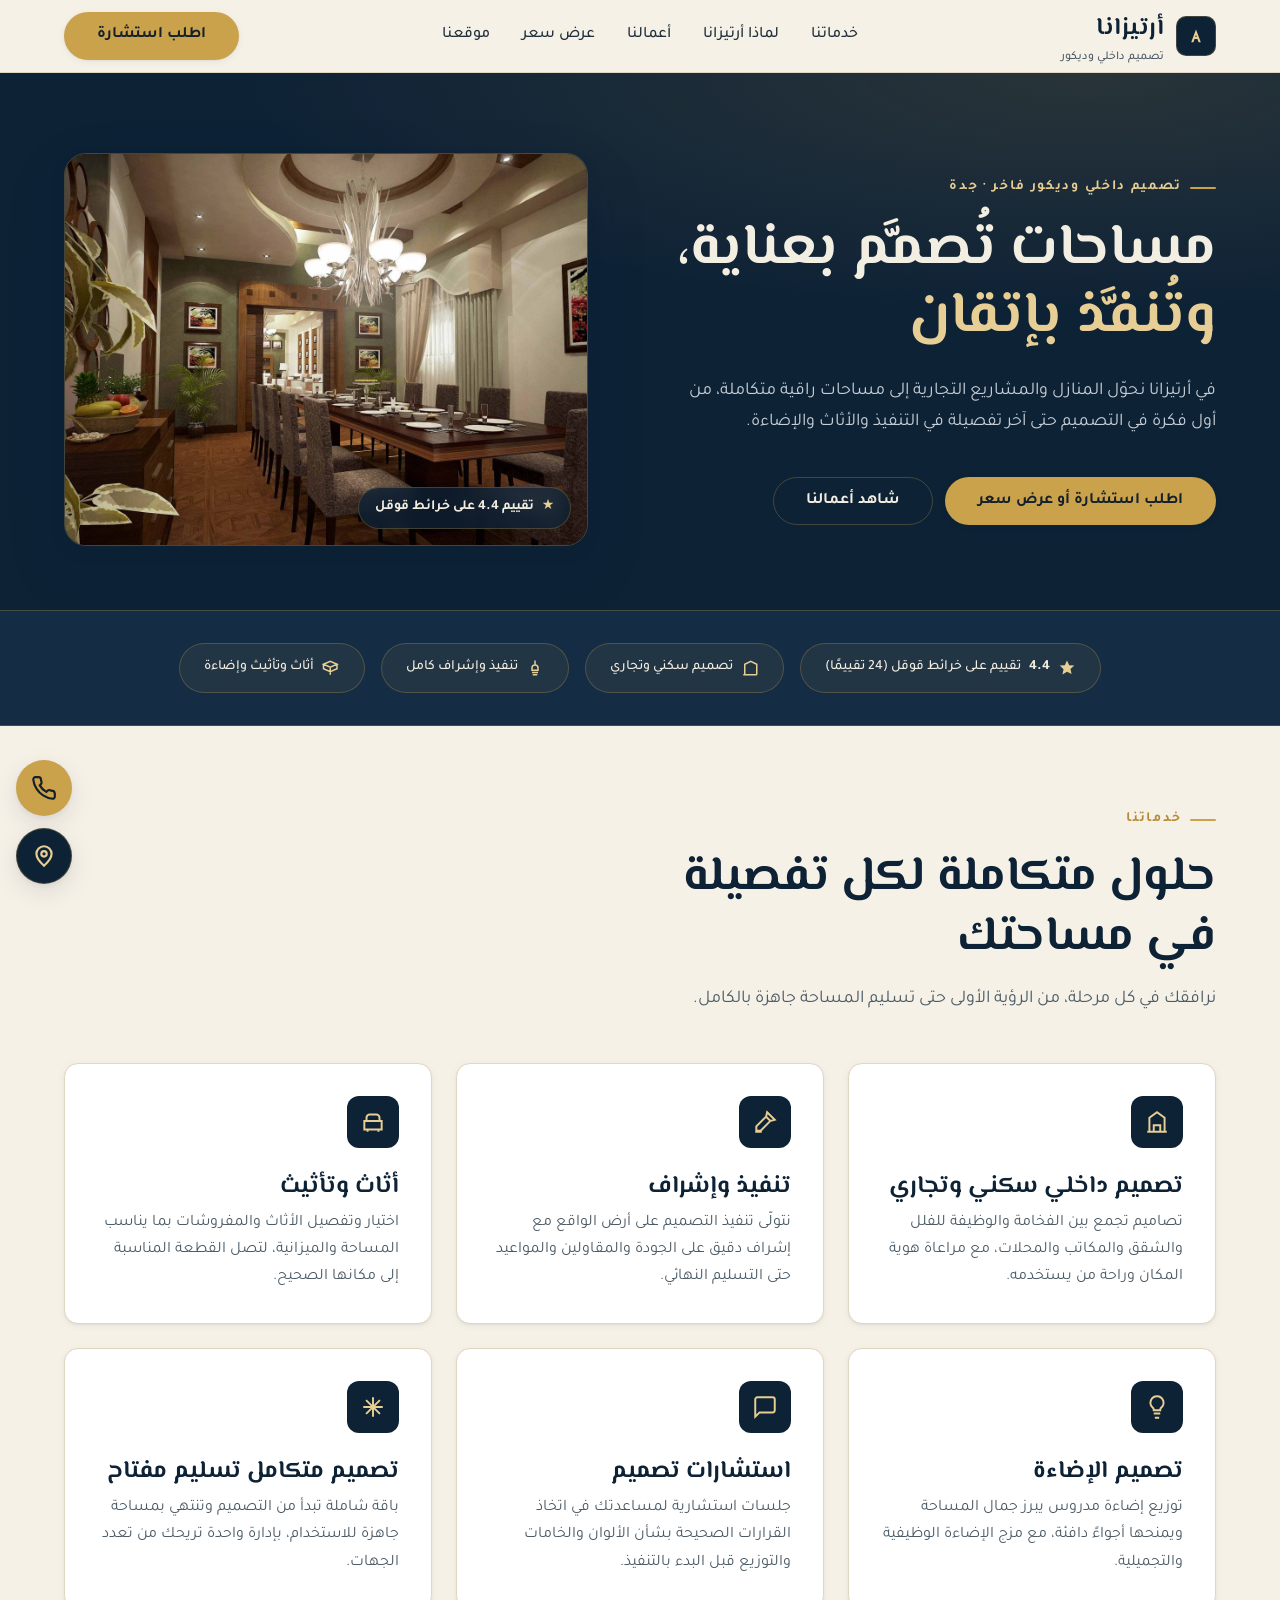
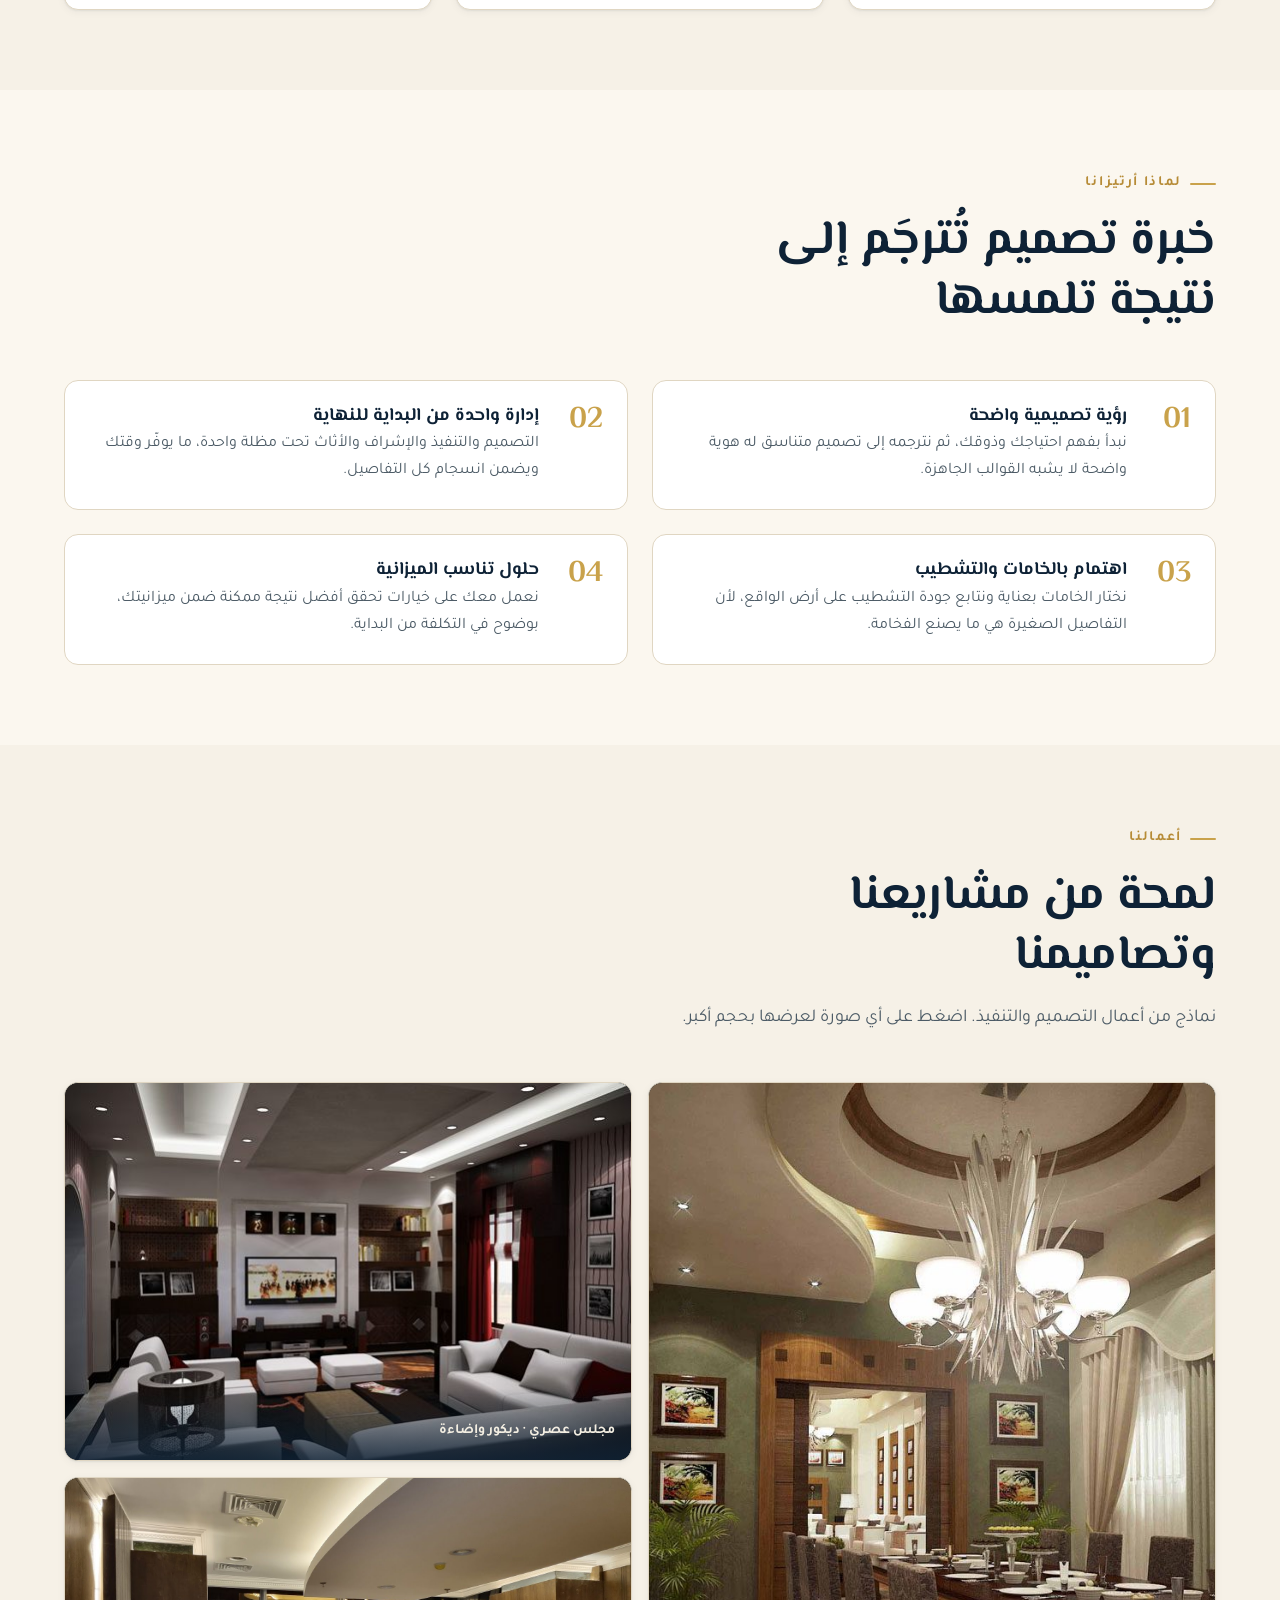
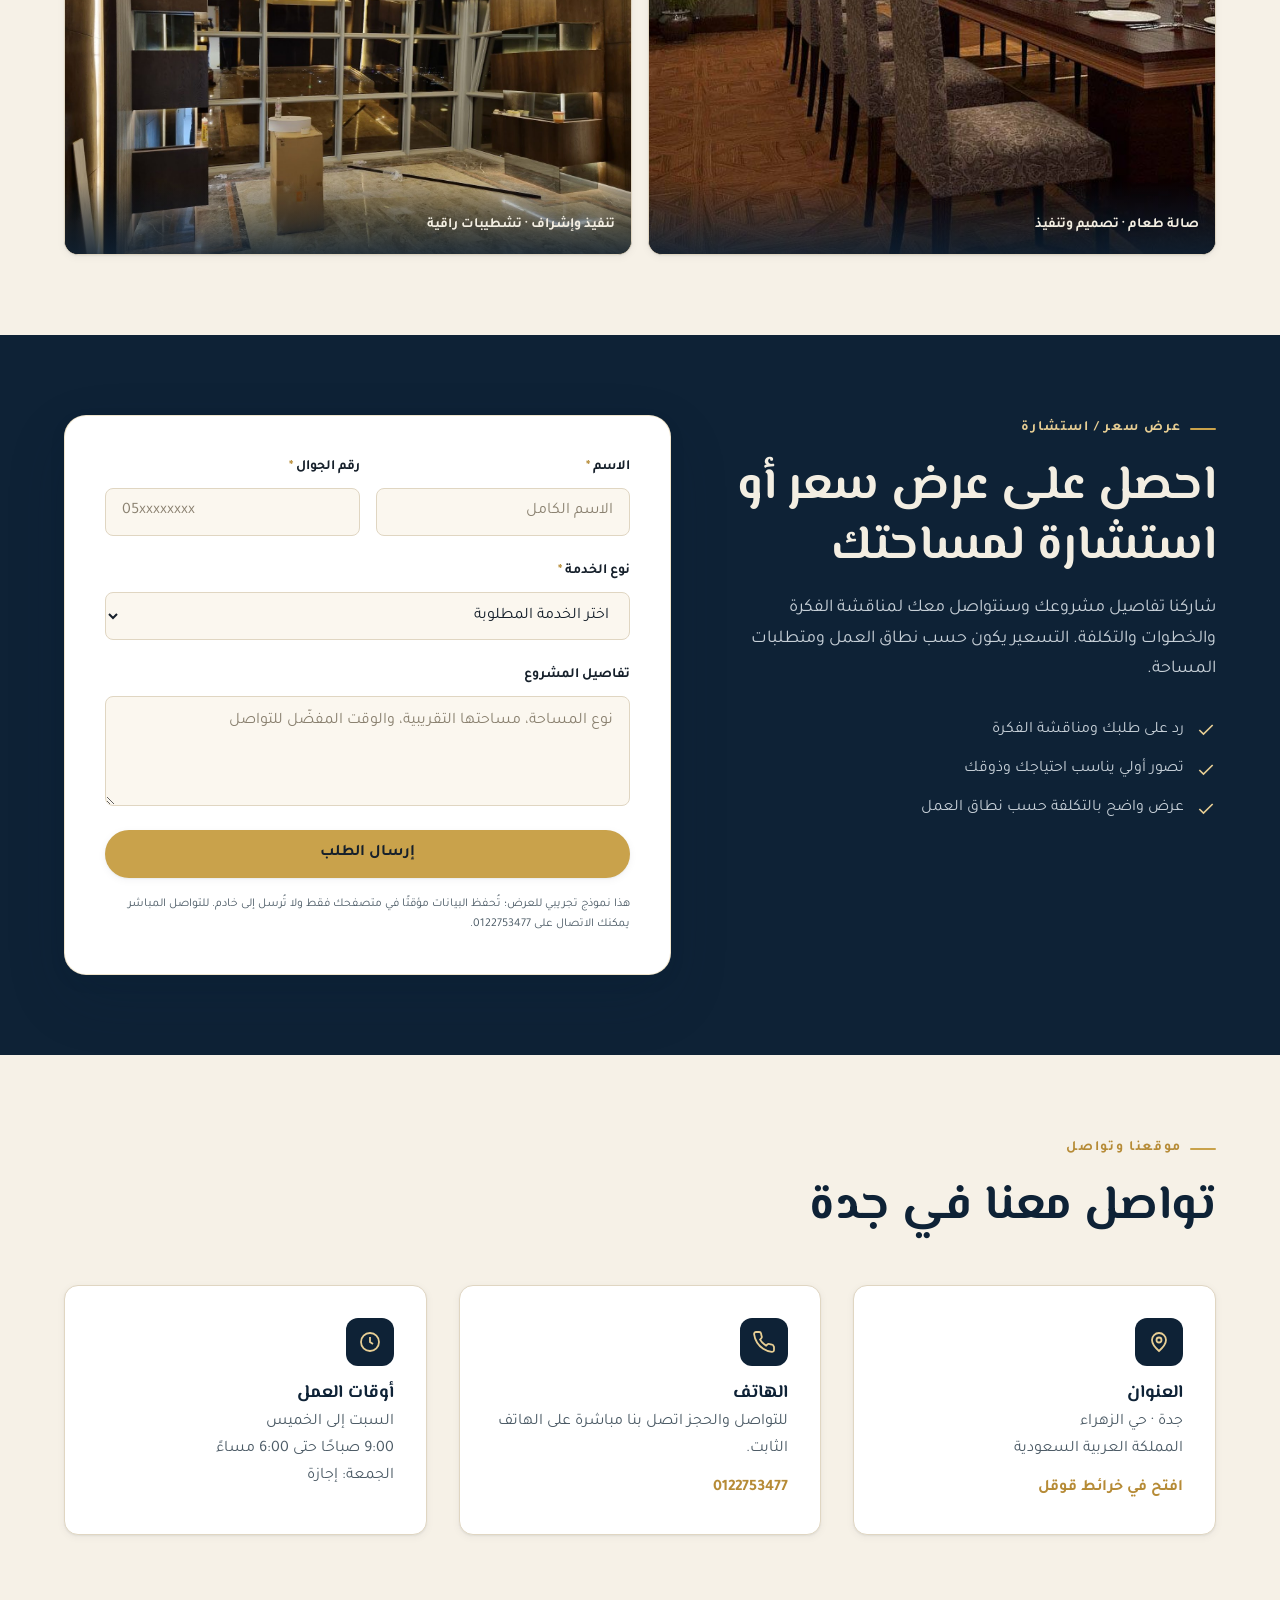
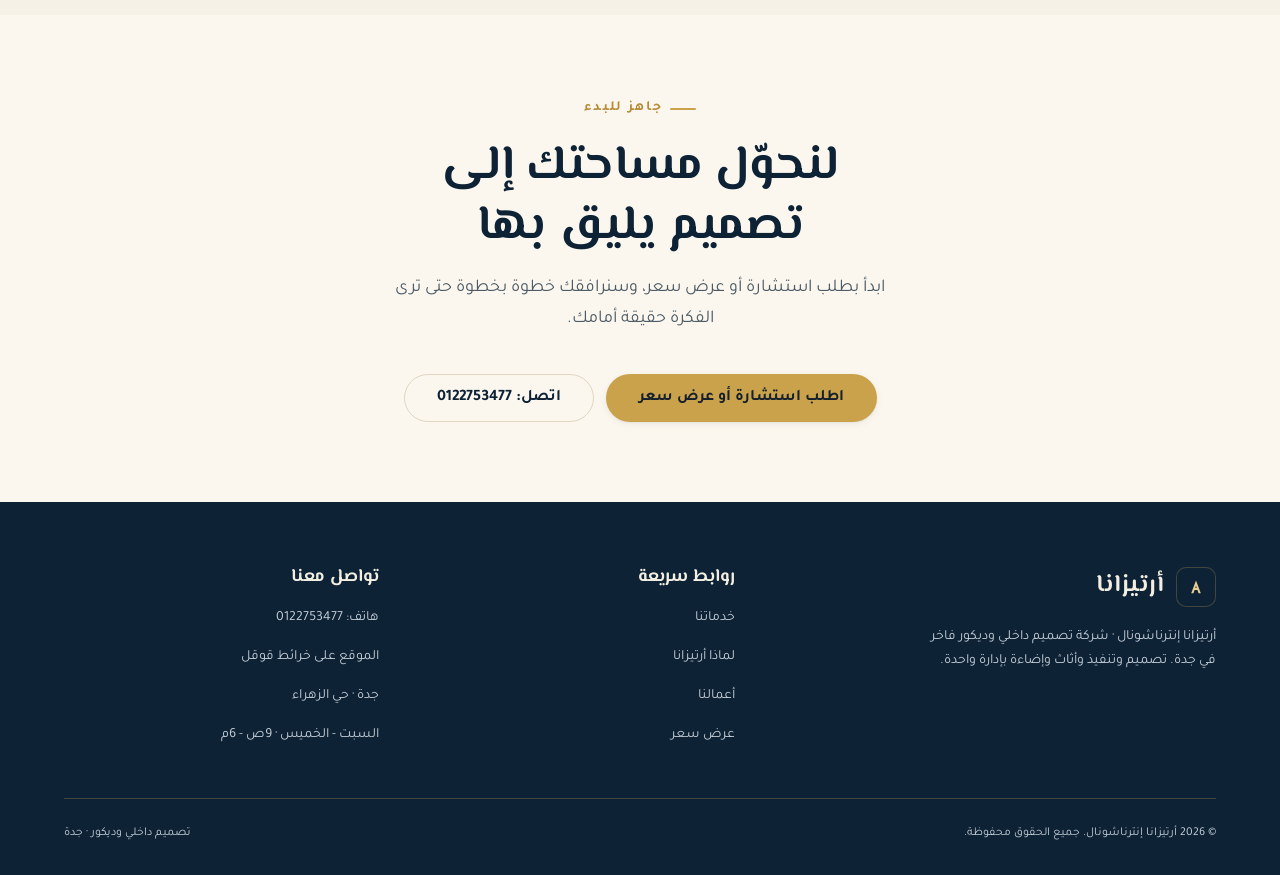
==== index.html @ 6ad822f9 "ARTISANA — Arabic RTL luxury interior design firm (Jeddah, real photos, design-skills) Co-Authored-B" ====
<!DOCTYPE html>
<html lang="ar" dir="rtl">
<head>
<meta charset="UTF-8" />
<meta name="viewport" content="width=device-width, initial-scale=1" />
<title>أرتيزانا إنترناشونال | تصميم داخلي وديكور فاخر في جدة</title>
<meta name="description" content="أرتيزانا إنترناشونال شركة تصميم داخلي وديكور فاخر في جدة (الزهراء). تصميم سكني وتجاري، تنفيذ وإشراف، أثاث وتأثيث، وإضاءة. اطلب استشارة أو عرض سعر." />
<meta name="theme-color" content="#0E2236" />
<link rel="icon" href="favicon.svg" type="image/svg+xml" />

<!-- Open Graph -->
<meta property="og:type" content="website" />
<meta property="og:locale" content="ar_SA" />
<meta property="og:title" content="أرتيزانا إنترناشونال | تصميم داخلي وديكور فاخر في جدة" />
<meta property="og:description" content="شركة تصميم داخلي وديكور فاخر في جدة: تصميم سكني وتجاري، تنفيذ وإشراف، أثاث وإضاءة. اطلب استشارة أو عرض سعر." />
<meta property="og:image" content="https://az212z.github.io/artisana-jeddah/assets/img/art-13433.jpg" />
<meta property="og:url" content="https://az212z.github.io/artisana-jeddah/" />
<!-- Twitter -->
<meta name="twitter:card" content="summary_large_image" />
<meta name="twitter:title" content="أرتيزانا إنترناشونال | تصميم داخلي وديكور فاخر في جدة" />
<meta name="twitter:description" content="شركة تصميم داخلي وديكور فاخر في جدة: تصميم سكني وتجاري، تنفيذ وإشراف، أثاث وإضاءة." />
<meta name="twitter:image" content="https://az212z.github.io/artisana-jeddah/assets/img/art-13433.jpg" />

<!-- Fonts -->
<link rel="preconnect" href="https://fonts.googleapis.com" />
<link rel="preconnect" href="https://fonts.gstatic.com" crossorigin />
<link href="https://fonts.googleapis.com/css2?family=El+Messiri:wght@500;600;700&family=Tajawal:wght@400;500;700&display=swap" rel="stylesheet" />

<link rel="stylesheet" href="assets/css/style.css" />

<!-- JSON-LD: InteriorDesigner -->
<script type="application/ld+json">
{
  "@context": "https://schema.org",
  "@type": "InteriorDesigner",
  "name": "أرتيزانا إنترناشونال",
  "alternateName": "ARTISANA International",
  "description": "شركة تصميم داخلي وديكور فاخر في جدة: تصميم سكني وتجاري، تنفيذ وإشراف، أثاث وتأثيث، وإضاءة.",
  "image": "https://az212z.github.io/artisana-jeddah/assets/img/art-13433.jpg",
  "url": "https://az212z.github.io/artisana-jeddah/",
  "telephone": "+966122753477",
  "priceRange": "$$$",
  "address": {
    "@type": "PostalAddress",
    "addressLocality": "جدة",
    "addressRegion": "حي الزهراء",
    "addressCountry": "SA"
  },
  "areaServed": "جدة",
  "aggregateRating": {
    "@type": "AggregateRating",
    "ratingValue": "4.4",
    "reviewCount": "24",
    "bestRating": "5"
  }
}
</script>
</head>
<body>
<a class="skip-link" href="#main">تخطَّ إلى المحتوى</a>

<!-- ============ Header ============ -->
<header class="header">
  <div class="container nav">
    <a class="brand" href="#" aria-label="أرتيزانا إنترناشونال - الصفحة الرئيسية">
      <span class="brand__mark" aria-hidden="true">
        <svg viewBox="0 0 64 64"><path d="M32 13 L46 50 H39.4 L36.2 41 H27.8 L24.6 50 H18 Z M30 35 H34 L32 28 Z" fill="#E7CE94"/></svg>
      </span>
      <span>
        <span class="brand__name">أرتيزانا</span>
        <span class="brand__sub">تصميم داخلي وديكور</span>
      </span>
    </a>

    <nav class="nav__links" aria-label="التنقل الرئيسي">
      <a href="#services">خدماتنا</a>
      <a href="#why">لماذا أرتيزانا</a>
      <a href="#gallery">أعمالنا</a>
      <a href="#quote">عرض سعر</a>
      <a href="#location">موقعنا</a>
    </nav>

    <a class="btn btn--primary nav__cta" href="#quote">اطلب استشارة</a>

    <button class="burger" type="button" aria-label="فتح القائمة" aria-expanded="false" aria-controls="mobileMenu" id="burgerBtn">
      <svg viewBox="0 0 24 24" fill="none" stroke="currentColor" stroke-width="2" stroke-linecap="round" aria-hidden="true"><path d="M3 6h18M3 12h18M3 18h18"/></svg>
    </button>
  </div>
</header>

<!-- ============ Full-screen mobile menu ============ -->
<div class="mobile-menu" id="mobileMenu" data-open="false" role="dialog" aria-modal="true" aria-label="قائمة التنقل">
  <div class="mobile-menu__top">
    <span class="brand">
      <span class="brand__mark" aria-hidden="true">
        <svg viewBox="0 0 64 64"><path d="M32 13 L46 50 H39.4 L36.2 41 H27.8 L24.6 50 H18 Z M30 35 H34 L32 28 Z" fill="#E7CE94"/></svg>
      </span>
      <span><span class="brand__name">أرتيزانا</span><span class="brand__sub">تصميم داخلي وديكور</span></span>
    </span>
    <button class="mobile-menu__close" type="button" aria-label="إغلاق القائمة" id="closeMenuBtn">
      <svg viewBox="0 0 24 24" fill="none" stroke="currentColor" stroke-width="2" stroke-linecap="round" aria-hidden="true"><path d="M6 6l12 12M18 6L6 18"/></svg>
    </button>
  </div>
  <nav aria-label="التنقل في الجوال">
    <a href="#services" data-close>خدماتنا</a>
    <a href="#why" data-close>لماذا أرتيزانا</a>
    <a href="#gallery" data-close>أعمالنا</a>
    <a href="#quote" data-close>عرض سعر</a>
    <a href="#location" data-close>موقعنا</a>
  </nav>
  <div class="mobile-menu__cta">
    <a class="btn btn--primary" href="#quote" data-close>اطلب استشارة أو عرض سعر</a>
    <a class="btn btn--on-navy" href="tel:0122753477">اتصل بنا · 0122753477</a>
  </div>
</div>

<main id="main">

<!-- ============ Hero ============ -->
<section class="hero">
  <div class="container hero__inner">
    <div class="hero__copy">
      <span class="eyebrow" style="color:var(--brass-soft)">تصميم داخلي وديكور فاخر · جدة</span>
      <h1>مساحات تُصمَّم بعناية، <span class="gold">وتُنفَّذ بإتقان</span></h1>
      <p class="hero__lead">في أرتيزانا نحوّل المنازل والمشاريع التجارية إلى مساحات راقية متكاملة، من أول فكرة في التصميم حتى آخر تفصيلة في التنفيذ والأثاث والإضاءة.</p>
      <div class="hero__cta">
        <a class="btn btn--primary" href="#quote">اطلب استشارة أو عرض سعر</a>
        <a class="btn btn--on-navy" href="#gallery">شاهد أعمالنا</a>
      </div>
    </div>
    <figure class="hero__media">
      <img src="assets/img/art-13433.jpg" width="900" height="675" alt="تصميم داخلي فاخر لصالة طعام مع ثُريا كريستال وأسقف جبسية مزخرفة" fetchpriority="high" decoding="async" />
      <figcaption class="hero__badge"><span class="star" aria-hidden="true">★</span> تقييم 4.4 على خرائط قوقل</figcaption>
    </figure>
  </div>
</section>

<!-- ============ Trust bar ============ -->
<section class="trust" aria-label="مؤشرات الثقة">
  <div class="container trust__row">
    <span class="chip">
      <svg viewBox="0 0 24 24" fill="currentColor" aria-hidden="true"><path d="M12 2l2.9 6.2 6.8.6-5.1 4.5 1.5 6.7L12 16.9 5.9 20.5l1.5-6.7L2.3 8.8l6.8-.6z"/></svg>
      <strong>4.4</strong> تقييم على خرائط قوقل (24 تقييمًا)
    </span>
    <span class="chip">
      <svg viewBox="0 0 24 24" fill="none" stroke="currentColor" stroke-width="2" aria-hidden="true"><path d="M3 21h18M5 21V7l8-4 8 4v14M9 9h.01M15 9h.01M9 13h.01M15 13h.01"/></svg>
      تصميم سكني وتجاري
    </span>
    <span class="chip">
      <svg viewBox="0 0 24 24" fill="none" stroke="currentColor" stroke-width="2" aria-hidden="true"><path d="M12 2v6m0 0a4 4 0 014 4v3H8v-3a4 4 0 014-4zM8 18h8M9 21h6"/></svg>
      تنفيذ وإشراف كامل
    </span>
    <span class="chip">
      <svg viewBox="0 0 24 24" fill="none" stroke="currentColor" stroke-width="2" aria-hidden="true"><path d="M20 7l-9-4-9 4 9 4 9-4zM2 7v6l9 4 9-4V7M11 11v10"/></svg>
      أثاث وتأثيث وإضاءة
    </span>
  </div>
</section>

<!-- ============ Services ============ -->
<section class="section" id="services">
  <div class="container">
    <div class="section-head reveal">
      <span class="eyebrow">خدماتنا</span>
      <h2>حلول متكاملة لكل تفصيلة في مساحتك</h2>
      <p>نرافقك في كل مرحلة، من الرؤية الأولى حتى تسليم المساحة جاهزة بالكامل.</p>
    </div>

    <div class="services-grid">
      <article class="service reveal">
        <span class="service__icon" aria-hidden="true"><svg viewBox="0 0 24 24" fill="none" stroke="currentColor" stroke-width="1.8"><path d="M3 21h18M5 21V8l7-5 7 5v13M9 21v-6h6v6"/></svg></span>
        <h3>تصميم داخلي سكني وتجاري</h3>
        <p>تصاميم تجمع بين الفخامة والوظيفة للفلل والشقق والمكاتب والمحلات، مع مراعاة هوية المكان وراحة من يستخدمه.</p>
      </article>

      <article class="service reveal">
        <span class="service__icon" aria-hidden="true"><svg viewBox="0 0 24 24" fill="none" stroke="currentColor" stroke-width="1.8"><path d="M14 3l7 7-4 1-4-4 1-4zM13 7L4 16v4h4l9-9M3 21h6"/></svg></span>
        <h3>تنفيذ وإشراف</h3>
        <p>نتولّى تنفيذ التصميم على أرض الواقع مع إشراف دقيق على الجودة والمقاولين والمواعيد حتى التسليم النهائي.</p>
      </article>

      <article class="service reveal">
        <span class="service__icon" aria-hidden="true"><svg viewBox="0 0 24 24" fill="none" stroke="currentColor" stroke-width="1.8"><path d="M4 11h16v8H4zM6 11V8a3 3 0 013-3h6a3 3 0 013 3v3M7 19v2M17 19v2"/></svg></span>
        <h3>أثاث وتأثيث</h3>
        <p>اختيار وتفصيل الأثاث والمفروشات بما يناسب المساحة والميزانية، لتصل القطعة المناسبة إلى مكانها الصحيح.</p>
      </article>

      <article class="service reveal">
        <span class="service__icon" aria-hidden="true"><svg viewBox="0 0 24 24" fill="none" stroke="currentColor" stroke-width="1.8"><path d="M9 18h6M10 22h4M12 2a6 6 0 014 10.5c-.7.6-1 1.2-1 2V15H9v-.5c0-.8-.3-1.4-1-2A6 6 0 0112 2z"/></svg></span>
        <h3>تصميم الإضاءة</h3>
        <p>توزيع إضاءة مدروس يبرز جمال المساحة ويمنحها أجواءً دافئة، مع مزج الإضاءة الوظيفية والتجميلية.</p>
      </article>

      <article class="service reveal">
        <span class="service__icon" aria-hidden="true"><svg viewBox="0 0 24 24" fill="none" stroke="currentColor" stroke-width="1.8"><path d="M21 15a2 2 0 01-2 2H7l-4 4V5a2 2 0 012-2h14a2 2 0 012 2z"/></svg></span>
        <h3>استشارات تصميم</h3>
        <p>جلسات استشارية لمساعدتك في اتخاذ القرارات الصحيحة بشأن الألوان والخامات والتوزيع قبل البدء بالتنفيذ.</p>
      </article>

      <article class="service reveal">
        <span class="service__icon" aria-hidden="true"><svg viewBox="0 0 24 24" fill="none" stroke="currentColor" stroke-width="1.8"><path d="M12 3v18M3 12h18M5.6 5.6l12.8 12.8M18.4 5.6L5.6 18.4"/></svg></span>
        <h3>تصميم متكامل تسليم مفتاح</h3>
        <p>باقة شاملة تبدأ من التصميم وتنتهي بمساحة جاهزة للاستخدام، بإدارة واحدة تريحك من تعدد الجهات.</p>
      </article>
    </div>
  </div>
</section>

<!-- ============ Why us ============ -->
<section class="section why" id="why">
  <div class="container">
    <div class="section-head reveal">
      <span class="eyebrow">لماذا أرتيزانا</span>
      <h2>خبرة تصميم تُترجَم إلى نتيجة تلمسها</h2>
    </div>
    <div class="why-grid">
      <div class="feature reveal">
        <span class="feature__num" aria-hidden="true">01</span>
        <div>
          <h3>رؤية تصميمية واضحة</h3>
          <p>نبدأ بفهم احتياجك وذوقك، ثم نترجمه إلى تصميم متناسق له هوية واضحة لا يشبه القوالب الجاهزة.</p>
        </div>
      </div>
      <div class="feature reveal">
        <span class="feature__num" aria-hidden="true">02</span>
        <div>
          <h3>إدارة واحدة من البداية للنهاية</h3>
          <p>التصميم والتنفيذ والإشراف والأثاث تحت مظلة واحدة، ما يوفّر وقتك ويضمن انسجام كل التفاصيل.</p>
        </div>
      </div>
      <div class="feature reveal">
        <span class="feature__num" aria-hidden="true">03</span>
        <div>
          <h3>اهتمام بالخامات والتشطيب</h3>
          <p>نختار الخامات بعناية ونتابع جودة التشطيب على أرض الواقع، لأن التفاصيل الصغيرة هي ما يصنع الفخامة.</p>
        </div>
      </div>
      <div class="feature reveal">
        <span class="feature__num" aria-hidden="true">04</span>
        <div>
          <h3>حلول تناسب الميزانية</h3>
          <p>نعمل معك على خيارات تحقق أفضل نتيجة ممكنة ضمن ميزانيتك، بوضوح في التكلفة من البداية.</p>
        </div>
      </div>
    </div>
  </div>
</section>

<!-- ============ Gallery ============ -->
<section class="section" id="gallery">
  <div class="container">
    <div class="section-head reveal">
      <span class="eyebrow">أعمالنا</span>
      <h2>لمحة من مشاريعنا وتصاميمنا</h2>
      <p>نماذج من أعمال التصميم والتنفيذ. اضغط على أي صورة لعرضها بحجم أكبر.</p>
    </div>

    <div class="gallery-grid">
      <figure class="gallery-item is-tall reveal" tabindex="0" role="button" aria-label="عرض صورة: تصميم داخلي لصالة طعام فاخرة">
        <img src="assets/img/art-13433.jpg" width="800" height="600" loading="lazy" decoding="async" alt="تصميم داخلي لصالة طعام فاخرة مع طاولة خشبية وكراسي منجّدة وثُريا كريستال" />
        <figcaption>صالة طعام · تصميم وتنفيذ</figcaption>
      </figure>
      <figure class="gallery-item reveal" tabindex="0" role="button" aria-label="عرض صورة: مجلس عصري بإضاءة دافئة">
        <img src="assets/img/art-29370.jpg" width="600" height="400" loading="lazy" decoding="async" alt="تصميم مجلس عصري بأرائك بيضاء ووحدة تلفزيون خشبية وإضاءة مخفية دافئة" />
        <figcaption>مجلس عصري · ديكور وإضاءة</figcaption>
      </figure>
      <figure class="gallery-item reveal" tabindex="0" role="button" aria-label="عرض صورة: تنفيذ تشطيبات بالرخام والخشب">
        <img src="assets/img/art-6159.jpg" width="600" height="400" loading="lazy" decoding="async" alt="مرحلة تنفيذ لمساحة داخلية بأرضيات رخامية وتكسيات خشبية وواجهات زجاجية" />
        <figcaption>تنفيذ وإشراف · تشطيبات راقية</figcaption>
      </figure>
    </div>
  </div>
</section>

<!-- ============ Quote form ============ -->
<section class="section quote" id="quote">
  <div class="container quote__grid">
    <div class="reveal">
      <span class="eyebrow" style="color:var(--brass-soft)">عرض سعر / استشارة</span>
      <h2>احصل على عرض سعر أو استشارة لمساحتك</h2>
      <p class="quote__lead">شاركنا تفاصيل مشروعك وسنتواصل معك لمناقشة الفكرة والخطوات والتكلفة. التسعير يكون حسب نطاق العمل ومتطلبات المساحة.</p>
      <ul class="quote__list">
        <li><svg viewBox="0 0 24 24" fill="none" stroke="currentColor" stroke-width="2" aria-hidden="true"><path d="M20 6L9 17l-5-5"/></svg> رد على طلبك ومناقشة الفكرة</li>
        <li><svg viewBox="0 0 24 24" fill="none" stroke="currentColor" stroke-width="2" aria-hidden="true"><path d="M20 6L9 17l-5-5"/></svg> تصور أولي يناسب احتياجك وذوقك</li>
        <li><svg viewBox="0 0 24 24" fill="none" stroke="currentColor" stroke-width="2" aria-hidden="true"><path d="M20 6L9 17l-5-5"/></svg> عرض واضح بالتكلفة حسب نطاق العمل</li>
      </ul>
    </div>

    <form class="form-card reveal" id="quoteForm" novalidate>
      <div class="form-row">
        <div class="field">
          <label for="name">الاسم <span class="req" aria-hidden="true">*</span></label>
          <input type="text" id="name" name="name" autocomplete="name" placeholder="الاسم الكامل" required />
          <span class="field__error" id="name-error">يرجى إدخال الاسم.</span>
        </div>
        <div class="field">
          <label for="phone">رقم الجوال <span class="req" aria-hidden="true">*</span></label>
          <input type="tel" id="phone" name="phone" inputmode="numeric" autocomplete="tel" placeholder="05xxxxxxxx" required />
          <span class="field__error" id="phone-error">يرجى إدخال رقم جوال صحيح.</span>
        </div>
      </div>

      <div class="field">
        <label for="service">نوع الخدمة <span class="req" aria-hidden="true">*</span></label>
        <select id="service" name="service" required>
          <option value="" selected disabled>اختر الخدمة المطلوبة</option>
          <option>تصميم داخلي سكني</option>
          <option>تصميم داخلي تجاري</option>
          <option>تنفيذ وإشراف</option>
          <option>أثاث وتأثيث</option>
          <option>تصميم الإضاءة</option>
          <option>استشارة تصميم</option>
          <option>تصميم متكامل تسليم مفتاح</option>
        </select>
        <span class="field__error" id="service-error">يرجى اختيار نوع الخدمة.</span>
      </div>

      <div class="field">
        <label for="notes">تفاصيل المشروع</label>
        <textarea id="notes" name="notes" placeholder="نوع المساحة، مساحتها التقريبية، والوقت المفضّل للتواصل"></textarea>
      </div>

      <button class="btn btn--primary" type="submit" id="submitBtn">إرسال الطلب</button>
      <p class="form-note">هذا نموذج تجريبي للعرض؛ تُحفظ البيانات مؤقتًا في متصفحك فقط ولا تُرسل إلى خادم. للتواصل المباشر يمكنك الاتصال على 0122753477.</p>
    </form>
  </div>
</section>

<!-- ============ Location ============ -->
<section class="section" id="location">
  <div class="container">
    <div class="section-head reveal">
      <span class="eyebrow">موقعنا وتواصل</span>
      <h2>تواصل معنا في جدة</h2>
    </div>
    <div class="location-grid">
      <div class="info-card reveal">
        <span class="info-card__icon" aria-hidden="true"><svg viewBox="0 0 24 24" fill="none" stroke="currentColor" stroke-width="1.8"><path d="M12 21s-7-6.2-7-11a7 7 0 0114 0c0 4.8-7 11-7 11z"/><circle cx="12" cy="10" r="2.5"/></svg></span>
        <h3>العنوان</h3>
        <p>جدة · حي الزهراء<br />المملكة العربية السعودية</p>
        <p style="margin-top:12px"><a class="inline" href="https://www.google.com/maps/search/?api=1&query=ARTISANA%20International%20Jeddah" target="_blank" rel="noopener">افتح في خرائط قوقل</a></p>
      </div>
      <div class="info-card reveal">
        <span class="info-card__icon" aria-hidden="true"><svg viewBox="0 0 24 24" fill="none" stroke="currentColor" stroke-width="1.8"><path d="M22 16.9v3a2 2 0 01-2.2 2 19.8 19.8 0 01-8.6-3.1 19.5 19.5 0 01-6-6A19.8 19.8 0 012.1 4.2 2 2 0 014.1 2h3a2 2 0 012 1.7c.1.9.3 1.8.6 2.6a2 2 0 01-.5 2.1L8.1 9.6a16 16 0 006 6l1.2-1.1a2 2 0 012.1-.5c.8.3 1.7.5 2.6.6a2 2 0 011.7 2z"/></svg></span>
        <h3>الهاتف</h3>
        <p>للتواصل والحجز اتصل بنا مباشرة على الهاتف الثابت.</p>
        <p style="margin-top:12px"><a class="inline" href="tel:0122753477">0122753477</a></p>
      </div>
      <div class="info-card reveal">
        <span class="info-card__icon" aria-hidden="true"><svg viewBox="0 0 24 24" fill="none" stroke="currentColor" stroke-width="1.8"><circle cx="12" cy="12" r="9"/><path d="M12 7v5l3 2"/></svg></span>
        <h3>أوقات العمل</h3>
        <p>السبت إلى الخميس<br />9:00 صباحًا حتى 6:00 مساءً<br />الجمعة: إجازة</p>
      </div>
    </div>
  </div>
</section>

<!-- ============ Final CTA ============ -->
<section class="section final-cta">
  <div class="container">
    <span class="eyebrow" style="justify-content:center">جاهز للبدء</span>
    <h2>لنحوّل مساحتك إلى تصميم يليق بها</h2>
    <p>ابدأ بطلب استشارة أو عرض سعر، وسنرافقك خطوة بخطوة حتى ترى الفكرة حقيقة أمامك.</p>
    <div class="final-cta__btns">
      <a class="btn btn--primary" href="#quote">اطلب استشارة أو عرض سعر</a>
      <a class="btn btn--ghost" href="tel:0122753477">اتصل: 0122753477</a>
    </div>
  </div>
</section>

</main>

<!-- ============ Footer ============ -->
<footer class="footer">
  <div class="container">
    <div class="footer__grid">
      <div class="footer__brand">
        <span class="brand">
          <span class="brand__mark" aria-hidden="true">
            <svg viewBox="0 0 64 64"><path d="M32 13 L46 50 H39.4 L36.2 41 H27.8 L24.6 50 H18 Z M30 35 H34 L32 28 Z" fill="#E7CE94"/></svg>
          </span>
          <span><span class="brand__name">أرتيزانا</span></span>
        </span>
        <p>أرتيزانا إنترناشونال · شركة تصميم داخلي وديكور فاخر في جدة. تصميم وتنفيذ وأثاث وإضاءة بإدارة واحدة.</p>
      </div>
      <div>
        <h4>روابط سريعة</h4>
        <ul>
          <li><a href="#services">خدماتنا</a></li>
          <li><a href="#why">لماذا أرتيزانا</a></li>
          <li><a href="#gallery">أعمالنا</a></li>
          <li><a href="#quote">عرض سعر</a></li>
        </ul>
      </div>
      <div>
        <h4>تواصل معنا</h4>
        <ul>
          <li><a href="tel:0122753477">هاتف: 0122753477</a></li>
          <li><a href="https://www.google.com/maps/search/?api=1&query=ARTISANA%20International%20Jeddah" target="_blank" rel="noopener">الموقع على خرائط قوقل</a></li>
          <li><span>جدة · حي الزهراء</span></li>
          <li><span>السبت - الخميس · 9ص - 6م</span></li>
        </ul>
      </div>
    </div>
    <div class="footer__bottom">
      <span>© 2026 أرتيزانا إنترناشونال. جميع الحقوق محفوظة.</span>
      <span>تصميم داخلي وديكور · جدة</span>
    </div>
  </div>
</footer>

<!-- ============ Floating actions (Call + Maps only) ============ -->
<div class="fabs">
  <a class="fab fab--call" href="tel:0122753477" aria-label="اتصل بنا على 0122753477">
    <svg viewBox="0 0 24 24" fill="none" stroke="currentColor" stroke-width="2" aria-hidden="true"><path d="M22 16.9v3a2 2 0 01-2.2 2 19.8 19.8 0 01-8.6-3.1 19.5 19.5 0 01-6-6A19.8 19.8 0 012.1 4.2 2 2 0 014.1 2h3a2 2 0 012 1.7c.1.9.3 1.8.6 2.6a2 2 0 01-.5 2.1L8.1 9.6a16 16 0 006 6l1.2-1.1a2 2 0 012.1-.5c.8.3 1.7.5 2.6.6a2 2 0 011.7 2z"/></svg>
  </a>
  <a class="fab fab--maps" href="https://www.google.com/maps/search/?api=1&query=ARTISANA%20International%20Jeddah" target="_blank" rel="noopener" aria-label="موقعنا على خرائط قوقل">
    <svg viewBox="0 0 24 24" fill="none" stroke="currentColor" stroke-width="2" aria-hidden="true"><path d="M12 21s-7-6.2-7-11a7 7 0 0114 0c0 4.8-7 11-7 11z"/><circle cx="12" cy="10" r="2.5"/></svg>
  </a>
</div>

<!-- ============ Lightbox ============ -->
<div class="lightbox" id="lightbox" data-open="false" role="dialog" aria-modal="true" aria-label="عرض الصورة">
  <button class="lightbox__close" type="button" aria-label="إغلاق الصورة" id="lightboxClose">
    <svg viewBox="0 0 24 24" fill="none" stroke="currentColor" stroke-width="2" stroke-linecap="round" aria-hidden="true"><path d="M6 6l12 12M18 6L6 18"/></svg>
  </button>
  <img id="lightboxImg" src="" alt="" />
</div>

<!-- ============ Toast ============ -->
<div class="toast" id="toast" role="status" aria-live="polite">
  <svg viewBox="0 0 24 24" fill="none" stroke="currentColor" stroke-width="2" aria-hidden="true"><path d="M20 6L9 17l-5-5"/></svg>
  <span id="toastMsg">تم استلام طلبك. سنتواصل معك قريبًا.</span>
</div>

<script src="assets/js/main.js"></script>
</body>
</html>
---- assets/css/style.css ----
/* ===========================================================
   ARTISANA International - Luxury Interior Design (Jeddah)
   Design system: deep navy + brass/gold + warm cream
   Display: El Messiri · Body: Tajawal · RTL Arabic
   =========================================================== */

:root {
  /* Palette */
  --navy:        #0E2236;   /* deep navy base */
  --navy-800:    #142C44;
  --navy-700:    #1B3A57;
  --cream:       #F6F1E7;   /* warm cream */
  --cream-200:   #EDE4D3;
  --ink:         #16202B;   /* near-black warm */
  --brass:       #C9A24B;   /* brass / gold accent */
  --brass-600:   #B68B36;
  --brass-soft:  #E7CE94;

  /* Semantic tokens */
  --bg:          var(--cream);
  --surface:     #FFFFFF;
  --surface-2:   #FBF7EF;
  --on-bg:       #21303C;   /* body text on cream (contrast ~9:1) */
  --on-bg-soft:  #4C5B66;   /* muted, still >=4.5:1 on cream */
  --on-navy:     #F3EEE2;   /* text on navy */
  --on-navy-soft:#C6CFD7;   /* muted on navy, >=4.5:1 */
  --brand:       var(--navy);
  --accent:      var(--brass);
  --border:      #E0D6C2;
  --border-navy: rgba(201,162,75,.28);

  /* Type scale */
  --fs-12: .75rem;  --fs-14: .875rem; --fs-16: 1rem;   --fs-18: 1.125rem;
  --fs-24: 1.5rem;  --fs-30: 1.875rem;--fs-36: 2.25rem;--fs-48: 3rem;

  /* Spacing (4/8) */
  --sp-1:4px; --sp-2:8px; --sp-3:12px; --sp-4:16px; --sp-6:24px;
  --sp-8:32px; --sp-10:40px; --sp-12:48px; --sp-16:64px; --sp-20:80px; --sp-24:96px;

  /* Radius / shadow */
  --r-sm:8px; --r-md:14px; --r-lg:22px; --r-pill:999px;
  --shadow-sm: 0 1px 2px rgba(14,34,54,.06), 0 2px 8px rgba(14,34,54,.05);
  --shadow-md: 0 8px 24px rgba(14,34,54,.10), 0 2px 6px rgba(14,34,54,.06);
  --shadow-lg: 0 24px 60px rgba(14,34,54,.16), 0 6px 16px rgba(14,34,54,.08);

  /* Motion (Emil: strong custom curves) */
  --ease-out: cubic-bezier(0.23, 1, 0.32, 1);
  --ease-in-out: cubic-bezier(0.77, 0, 0.175, 1);
  --dur-fast: 160ms;
  --dur-mid: 240ms;

  --maxw: 1200px;
  --nav-h: 72px;
}

/* ---------- Reset ---------- */
*, *::before, *::after { box-sizing: border-box; }
* { margin: 0; }
html { scroll-behavior: smooth; -webkit-text-size-adjust: 100%; }
@media (prefers-reduced-motion: reduce) { html { scroll-behavior: auto; } }

body {
  font-family: "Tajawal", system-ui, "Segoe UI", Tahoma, sans-serif;
  background: var(--bg);
  color: var(--on-bg);
  line-height: 1.7;
  font-size: var(--fs-16);
  -webkit-font-smoothing: antialiased;
  text-rendering: optimizeLegibility;
  overflow-x: hidden;
}

h1, h2, h3, h4 {
  font-family: "El Messiri", "Tajawal", serif;
  font-weight: 700;
  line-height: 1.25;
  color: var(--brand);
  letter-spacing: 0;
}

img { display: block; max-width: 100%; height: auto; }
a { color: inherit; text-decoration: none; }

/* ---------- Layout helpers ---------- */
.container { width: 100%; max-width: var(--maxw); margin-inline: auto; padding-inline: var(--sp-6); }
.section { padding-block: var(--sp-20); }
.section--tight { padding-block: var(--sp-16); }

.eyebrow {
  display: inline-flex; align-items: center; gap: var(--sp-2);
  font-family: "Tajawal", sans-serif; font-weight: 700;
  font-size: var(--fs-14); letter-spacing: .12em;
  color: var(--brass-600); text-transform: none;
  margin-bottom: var(--sp-4);
}
.eyebrow::before {
  content: ""; width: 26px; height: 2px; background: var(--brass); border-radius: 2px;
}
.section-head { max-width: 60ch; margin-bottom: var(--sp-12); }
.section-head h2 { font-size: clamp(1.9rem, 4.5vw, var(--fs-48)); }
.section-head p { margin-top: var(--sp-4); color: var(--on-bg-soft); font-size: var(--fs-18); }

/* ---------- Buttons ---------- */
.btn {
  display: inline-flex; align-items: center; justify-content: center; gap: var(--sp-2);
  min-height: 48px; padding: 0 var(--sp-8);
  font-family: "Tajawal", sans-serif; font-weight: 700; font-size: var(--fs-16);
  border-radius: var(--r-pill); border: 1.5px solid transparent;
  cursor: pointer; white-space: nowrap;
  transition: transform var(--dur-fast) var(--ease-out),
              background var(--dur-fast) var(--ease-out),
              color var(--dur-fast) var(--ease-out),
              box-shadow var(--dur-fast) var(--ease-out);
}
.btn:active { transform: scale(0.97); }
.btn--primary { background: var(--brass); color: var(--ink); box-shadow: var(--shadow-sm); }
.btn--primary:hover { background: var(--brass-600); color: #fff; box-shadow: var(--shadow-md); }
.btn--ghost { background: transparent; color: var(--brand); border-color: var(--border); }
.btn--ghost:hover { border-color: var(--brass); color: var(--brass-600); }
.btn--on-navy { background: transparent; color: var(--on-navy); border-color: var(--border-navy); }
.btn--on-navy:hover { border-color: var(--brass); color: var(--brass-soft); }
.btn svg { width: 20px; height: 20px; flex: none; }

/* Focus visibility (a11y) */
:focus-visible { outline: 3px solid var(--brass); outline-offset: 3px; border-radius: 4px; }
.skip-link {
  position: absolute; left: 50%; transform: translateX(-50%) translateY(-150%);
  top: 8px; z-index: 200; background: var(--navy); color: var(--on-navy);
  padding: var(--sp-3) var(--sp-6); border-radius: var(--r-pill);
  transition: transform var(--dur-fast) var(--ease-out);
}
.skip-link:focus { transform: translateX(-50%) translateY(0); }

/* ===========================================================
   Header / Nav
   =========================================================== */
.header {
  position: sticky; top: 0; z-index: 100;
  background: rgba(246,241,231,.86);
  backdrop-filter: saturate(140%) blur(10px);
  border-bottom: 1px solid var(--border);
}
.nav {
  height: var(--nav-h);
  display: flex; align-items: center; justify-content: space-between; gap: var(--sp-4);
}
.brand { display: inline-flex; align-items: center; gap: var(--sp-3); }
.brand__mark {
  width: 40px; height: 40px; border-radius: 10px; flex: none;
  background: var(--navy); display: grid; place-items: center;
  border: 1px solid var(--border-navy);
}
.brand__mark svg { width: 22px; height: 22px; }
.brand__name { font-family: "El Messiri", serif; font-weight: 700; font-size: var(--fs-24); color: var(--brand); letter-spacing: .02em; }
.brand__sub { display: block; font-family: "Tajawal", sans-serif; font-weight: 500; font-size: var(--fs-12); color: var(--on-bg-soft); line-height: 1; margin-top: 2px; }

.nav__links { display: none; align-items: center; gap: var(--sp-8); }
.nav__links a { font-weight: 500; font-size: var(--fs-16); color: var(--on-bg); position: relative; padding-block: var(--sp-2); }
.nav__links a::after {
  content: ""; position: absolute; bottom: 0; right: 0; height: 2px; width: 0;
  background: var(--brass); transition: width var(--dur-mid) var(--ease-out);
}
.nav__links a:hover::after, .nav__links a:focus-visible::after { width: 100%; }
.nav__cta { display: none; }

.burger {
  display: inline-flex; align-items: center; justify-content: center;
  width: 48px; height: 48px; border: 1px solid var(--border); border-radius: var(--r-sm);
  background: var(--surface); cursor: pointer; color: var(--brand);
  transition: transform var(--dur-fast) var(--ease-out);
}
.burger:active { transform: scale(0.95); }
.burger svg { width: 24px; height: 24px; }

@media (min-width: 960px) {
  .nav__links { display: flex; }
  .nav__cta { display: inline-flex; }
  .burger { display: none; }
}

/* ---------- Full-screen mobile menu ---------- */
.mobile-menu {
  position: fixed; inset: 0; z-index: 150;
  width: 100vw; height: 100dvh;
  background: var(--navy);
  display: flex; flex-direction: column;
  padding: var(--sp-6);
  opacity: 0; visibility: hidden;
  transform: translateY(-8px);
  transition: opacity var(--dur-mid) var(--ease-out),
              transform var(--dur-mid) var(--ease-out),
              visibility var(--dur-mid);
}
.mobile-menu[data-open="true"] { opacity: 1; visibility: visible; transform: translateY(0); }
.mobile-menu__top { display: flex; align-items: center; justify-content: space-between; }
.mobile-menu__top .brand__name, .mobile-menu__top .brand__sub { color: var(--on-navy); }
.mobile-menu__close {
  width: 48px; height: 48px; border-radius: var(--r-sm);
  border: 1px solid var(--border-navy); background: transparent; color: var(--on-navy);
  display: inline-flex; align-items: center; justify-content: center; cursor: pointer;
  transition: transform var(--dur-fast) var(--ease-out);
}
.mobile-menu__close:active { transform: scale(0.95); }
.mobile-menu__close svg { width: 26px; height: 26px; }
.mobile-menu nav {
  display: flex; flex-direction: column; gap: var(--sp-2);
  margin-top: var(--sp-12);
}
.mobile-menu nav a {
  font-family: "El Messiri", serif; font-weight: 600;
  font-size: var(--fs-30); color: var(--on-navy);
  padding-block: var(--sp-3); border-bottom: 1px solid rgba(201,162,75,.16);
}
.mobile-menu nav a:hover { color: var(--brass-soft); }
.mobile-menu__cta { margin-top: auto; display: grid; gap: var(--sp-3); }

/* ===========================================================
   Hero
   =========================================================== */
.hero {
  position: relative; background: var(--navy); color: var(--on-navy);
  overflow: hidden;
}
.hero::after {
  content: ""; position: absolute; inset: 0; pointer-events: none;
  background:
    radial-gradient(120% 80% at 85% 0%, rgba(201,162,75,.14), transparent 55%),
    linear-gradient(180deg, transparent 55%, rgba(14,34,54,.4));
}
.hero__inner {
  position: relative; z-index: 1;
  display: grid; grid-template-columns: 1fr; gap: var(--sp-12);
  padding-block: var(--sp-20) var(--sp-16);
  align-items: center;
}
.hero__copy { max-width: 60ch; }
.hero h1 {
  color: var(--on-navy);
  font-size: clamp(2.3rem, 7vw, 3.6rem);
  line-height: 1.18;
}
.hero h1 .gold { color: var(--brass-soft); }
.hero__lead { margin-top: var(--sp-6); font-size: var(--fs-18); color: var(--on-navy-soft); max-width: 54ch; }
.hero__cta { margin-top: var(--sp-10); display: flex; flex-wrap: wrap; gap: var(--sp-3); }
.hero__media {
  position: relative; border-radius: var(--r-lg); overflow: hidden;
  box-shadow: var(--shadow-lg); border: 1px solid var(--border-navy);
  aspect-ratio: 4 / 3;
}
.hero__media img { width: 100%; height: 100%; object-fit: cover; }
.hero__badge {
  position: absolute; bottom: var(--sp-4); inset-inline-start: var(--sp-4);
  background: rgba(14,34,54,.78); color: var(--on-navy);
  backdrop-filter: blur(6px); border: 1px solid var(--border-navy);
  border-radius: var(--r-pill); padding: var(--sp-2) var(--sp-4);
  font-size: var(--fs-14); font-weight: 700; display: inline-flex; align-items: center; gap: var(--sp-2);
}
.hero__badge .star { color: var(--brass-soft); }

@media (min-width: 880px) {
  .hero__inner { grid-template-columns: 1.05fr .95fr; }
}

/* ===========================================================
   Trust bar
   =========================================================== */
.trust { background: var(--navy-800); border-block: 1px solid var(--border-navy); }
.trust__row {
  display: flex; flex-wrap: wrap; gap: var(--sp-3) var(--sp-4);
  padding-block: var(--sp-8); justify-content: center;
}
.chip {
  display: inline-flex; align-items: center; gap: var(--sp-2);
  background: rgba(201,162,75,.08); border: 1px solid var(--border-navy);
  color: var(--on-navy); border-radius: var(--r-pill);
  padding: var(--sp-3) var(--sp-6); font-size: var(--fs-14); font-weight: 500;
}
.chip svg { width: 18px; height: 18px; color: var(--brass-soft); flex: none; }
.chip strong { font-weight: 700; }

/* ===========================================================
   Services
   =========================================================== */
.services-grid {
  display: grid; grid-template-columns: 1fr; gap: var(--sp-6);
}
@media (min-width: 640px) { .services-grid { grid-template-columns: repeat(2, 1fr); } }
@media (min-width: 980px) { .services-grid { grid-template-columns: repeat(3, 1fr); } }

.service {
  background: var(--surface); border: 1px solid var(--border);
  border-radius: var(--r-md); padding: var(--sp-8);
  box-shadow: var(--shadow-sm);
  transition: transform var(--dur-mid) var(--ease-out), box-shadow var(--dur-mid) var(--ease-out), border-color var(--dur-mid) var(--ease-out);
}
.service:hover { transform: translateY(-4px); box-shadow: var(--shadow-md); border-color: var(--brass-soft); }
.service__icon {
  width: 52px; height: 52px; border-radius: 12px; display: grid; place-items: center;
  background: var(--navy); color: var(--brass-soft); margin-bottom: var(--sp-6);
}
.service__icon svg { width: 26px; height: 26px; }
.service h3 { font-size: var(--fs-24); margin-bottom: var(--sp-2); }
.service p { color: var(--on-bg-soft); font-size: var(--fs-16); }

/* ===========================================================
   Why us - feature rows
   =========================================================== */
.why { background: var(--surface-2); }
.why-grid { display: grid; grid-template-columns: 1fr; gap: var(--sp-6); }
@media (min-width: 760px) { .why-grid { grid-template-columns: repeat(2, 1fr); } }
.feature {
  display: flex; gap: var(--sp-4); align-items: flex-start;
  padding: var(--sp-6); border: 1px solid var(--border); border-radius: var(--r-md);
  background: var(--surface);
}
.feature__num {
  font-family: "El Messiri", serif; font-weight: 700; font-size: var(--fs-30);
  color: var(--brass); line-height: 1; flex: none; width: 48px;
}
.feature h3 { font-size: var(--fs-18); margin-bottom: var(--sp-1); }
.feature p { color: var(--on-bg-soft); font-size: var(--fs-16); }

/* ===========================================================
   Gallery
   =========================================================== */
.gallery-grid {
  display: grid; grid-template-columns: 1fr; gap: var(--sp-4);
}
@media (min-width: 720px) { .gallery-grid { grid-template-columns: repeat(2, 1fr); grid-auto-rows: 1fr; } }
.gallery-item {
  position: relative; border-radius: var(--r-md); overflow: hidden;
  border: 1px solid var(--border); cursor: zoom-in;
  box-shadow: var(--shadow-sm); background: var(--navy);
  aspect-ratio: 3 / 2;
}
.gallery-item.is-wide { grid-column: 1 / -1; }
@media (min-width: 720px) { .gallery-item.is-tall { grid-row: span 2; aspect-ratio: auto; } }
.gallery-item img {
  width: 100%; height: 100%; object-fit: cover;
  transition: transform 500ms var(--ease-out);
}
.gallery-item:hover img { transform: scale(1.05); }
.gallery-item figcaption {
  position: absolute; inset-inline: 0; bottom: 0;
  background: linear-gradient(transparent, rgba(14,34,54,.82));
  color: var(--on-navy); padding: var(--sp-8) var(--sp-4) var(--sp-4);
  font-size: var(--fs-14); font-weight: 600;
}

/* Lightbox */
.lightbox {
  position: fixed; inset: 0; z-index: 180; display: none;
  background: rgba(8,18,29,.92); align-items: center; justify-content: center;
  padding: var(--sp-6);
}
.lightbox[data-open="true"] { display: flex; }
.lightbox img {
  max-width: min(94vw, 1100px); max-height: 86vh; width: auto; height: auto;
  border-radius: var(--r-md); box-shadow: var(--shadow-lg);
  border: 1px solid var(--border-navy);
}
.lightbox__close {
  position: absolute; top: var(--sp-6); inset-inline-end: var(--sp-6);
  width: 48px; height: 48px; border-radius: var(--r-pill);
  background: rgba(255,255,255,.1); border: 1px solid var(--border-navy);
  color: #fff; cursor: pointer; display: inline-flex; align-items: center; justify-content: center;
}
.lightbox__close svg { width: 26px; height: 26px; }

/* ===========================================================
   Quote form
   =========================================================== */
.quote { background: var(--navy); color: var(--on-navy); }
.quote__grid { display: grid; grid-template-columns: 1fr; gap: var(--sp-12); align-items: start; }
@media (min-width: 900px) { .quote__grid { grid-template-columns: .9fr 1.1fr; } }
.quote h2 { color: var(--on-navy); font-size: clamp(1.9rem, 4.5vw, var(--fs-48)); }
.quote__lead { color: var(--on-navy-soft); margin-top: var(--sp-4); font-size: var(--fs-18); }
.quote__list { list-style: none; padding: 0; margin-top: var(--sp-8); display: grid; gap: var(--sp-3); }
.quote__list li { display: flex; align-items: center; gap: var(--sp-3); color: var(--on-navy-soft); }
.quote__list svg { width: 20px; height: 20px; color: var(--brass-soft); flex: none; }

.form-card {
  background: var(--surface); color: var(--on-bg);
  border-radius: var(--r-lg); padding: var(--sp-10);
  box-shadow: var(--shadow-lg); border: 1px solid var(--border-navy);
}
.field { display: grid; gap: var(--sp-2); margin-bottom: var(--sp-6); }
.field label { font-weight: 700; font-size: var(--fs-14); color: var(--ink); }
.field .req { color: var(--brass-600); }
.field input, .field select, .field textarea {
  font-family: "Tajawal", sans-serif; font-size: var(--fs-16);
  padding: var(--sp-3) var(--sp-4); min-height: 48px;
  border: 1.5px solid var(--border); border-radius: var(--r-sm);
  background: var(--surface-2); color: var(--ink); width: 100%;
  transition: border-color var(--dur-fast) var(--ease-out), box-shadow var(--dur-fast) var(--ease-out);
}
.field textarea { min-height: 110px; resize: vertical; line-height: 1.6; }
.field input::placeholder, .field textarea::placeholder { color: #8A8170; }
.field input:focus, .field select:focus, .field textarea:focus {
  outline: none; border-color: var(--brass); box-shadow: 0 0 0 3px rgba(201,162,75,.22);
}
.field__error { color: #B0341C; font-size: var(--fs-14); font-weight: 600; display: none; }
.field[data-invalid="true"] input,
.field[data-invalid="true"] select,
.field[data-invalid="true"] textarea { border-color: #B0341C; }
.field[data-invalid="true"] .field__error { display: block; }
.form-row { display: grid; grid-template-columns: 1fr; gap: var(--sp-4); }
@media (min-width: 560px) { .form-row { grid-template-columns: 1fr 1fr; } }
.form-note { font-size: var(--fs-12); color: var(--on-bg-soft); margin-top: var(--sp-4); }
.form-card .btn { width: 100%; }

/* Toast */
.toast {
  position: fixed; inset-inline: 0; bottom: var(--sp-8); margin-inline: auto;
  width: max-content; max-width: calc(100vw - 32px); z-index: 190;
  background: var(--navy-800); color: var(--on-navy);
  border: 1px solid var(--brass); border-radius: var(--r-pill);
  padding: var(--sp-3) var(--sp-6); box-shadow: var(--shadow-lg);
  display: flex; align-items: center; gap: var(--sp-3);
  opacity: 0; transform: translateY(16px) scale(0.96);
  transition: opacity var(--dur-mid) var(--ease-out), transform var(--dur-mid) var(--ease-out);
  pointer-events: none;
}
.toast[data-show="true"] { opacity: 1; transform: translateY(0) scale(1); }
.toast svg { width: 22px; height: 22px; color: var(--brass-soft); flex: none; }

/* ===========================================================
   Location / Final CTA / Footer
   =========================================================== */
.location-grid { display: grid; grid-template-columns: 1fr; gap: var(--sp-8); }
@media (min-width: 760px) { .location-grid { grid-template-columns: repeat(3, 1fr); } }
.info-card {
  background: var(--surface); border: 1px solid var(--border); border-radius: var(--r-md);
  padding: var(--sp-8); box-shadow: var(--shadow-sm);
}
.info-card__icon { width: 48px; height: 48px; border-radius: 12px; background: var(--navy); color: var(--brass-soft); display: grid; place-items: center; margin-bottom: var(--sp-4); }
.info-card__icon svg { width: 24px; height: 24px; }
.info-card h3 { font-size: var(--fs-18); margin-bottom: var(--sp-1); }
.info-card p { color: var(--on-bg-soft); }
.info-card a.inline { color: var(--brass-600); font-weight: 700; }
.info-card a.inline:hover { text-decoration: underline; }

.final-cta { background: var(--surface-2); text-align: center; }
.final-cta .container { max-width: 60ch; }
.final-cta h2 { font-size: clamp(1.9rem, 5vw, var(--fs-48)); }
.final-cta p { color: var(--on-bg-soft); font-size: var(--fs-18); margin-top: var(--sp-4); }
.final-cta__btns { margin-top: var(--sp-10); display: flex; flex-wrap: wrap; gap: var(--sp-3); justify-content: center; }

.footer { background: var(--navy); color: var(--on-navy-soft); padding-block: var(--sp-16) var(--sp-8); }
.footer__grid { display: grid; grid-template-columns: 1fr; gap: var(--sp-10); }
@media (min-width: 760px) { .footer__grid { grid-template-columns: 1.4fr 1fr 1fr; } }
.footer__brand .brand__name { color: var(--on-navy); }
.footer__brand p { margin-top: var(--sp-4); max-width: 38ch; color: var(--on-navy-soft); font-size: var(--fs-14); }
.footer h4 { color: var(--on-navy); font-family: "El Messiri", serif; font-size: var(--fs-18); margin-bottom: var(--sp-4); }
.footer ul { list-style: none; padding: 0; display: grid; gap: var(--sp-3); }
.footer ul a, .footer ul span { color: var(--on-navy-soft); font-size: var(--fs-14); }
.footer ul a:hover { color: var(--brass-soft); }
.footer__bottom {
  margin-top: var(--sp-12); padding-top: var(--sp-6);
  border-top: 1px solid var(--border-navy);
  font-size: var(--fs-12); color: var(--on-navy-soft);
  display: flex; flex-wrap: wrap; gap: var(--sp-2); justify-content: space-between;
}

/* ===========================================================
   Floating action buttons (Call + Maps only - no WhatsApp)
   =========================================================== */
.fabs {
  position: fixed; inset-inline-end: var(--sp-4); bottom: var(--sp-4); z-index: 120;
  display: flex; flex-direction: column; gap: var(--sp-3);
}
.fab {
  width: 56px; height: 56px; border-radius: var(--r-pill);
  display: grid; place-items: center; box-shadow: var(--shadow-md);
  border: 1px solid var(--border-navy); cursor: pointer;
  transition: transform var(--dur-fast) var(--ease-out), box-shadow var(--dur-fast) var(--ease-out);
}
.fab:hover { transform: translateY(-2px); box-shadow: var(--shadow-lg); }
.fab:active { transform: scale(0.95); }
.fab svg { width: 26px; height: 26px; }
.fab--call { background: var(--brass); color: var(--ink); }
.fab--maps { background: var(--navy); color: var(--brass-soft); }

/* ===========================================================
   Scroll reveal
   =========================================================== */
.reveal { opacity: 0; transform: translateY(22px); }
.reveal.is-visible {
  opacity: 1; transform: translateY(0);
  transition: opacity 600ms var(--ease-out), transform 600ms var(--ease-out);
}
@media (prefers-reduced-motion: reduce) {
  .reveal, .reveal.is-visible { opacity: 1 !important; transform: none !important; transition: none !important; }
  .gallery-item img, .service, .fab, .btn { transition: none !important; }
  .mobile-menu { transition: opacity var(--dur-fast) linear, visibility var(--dur-fast); }
}

/* ===========================================================
   404
   =========================================================== */
.error-page {
  min-height: 100dvh; display: grid; place-items: center; text-align: center;
  background: var(--navy); color: var(--on-navy); padding: var(--sp-6);
}
.error-page__code { font-family: "El Messiri", serif; font-size: clamp(4rem, 18vw, 9rem); color: var(--brass-soft); line-height: 1; }
.error-page h1 { color: var(--on-navy); font-size: var(--fs-30); margin-top: var(--sp-4); }
.error-page p { color: var(--on-navy-soft); margin-top: var(--sp-3); max-width: 42ch; }
.error-page .btn { margin-top: var(--sp-10); }
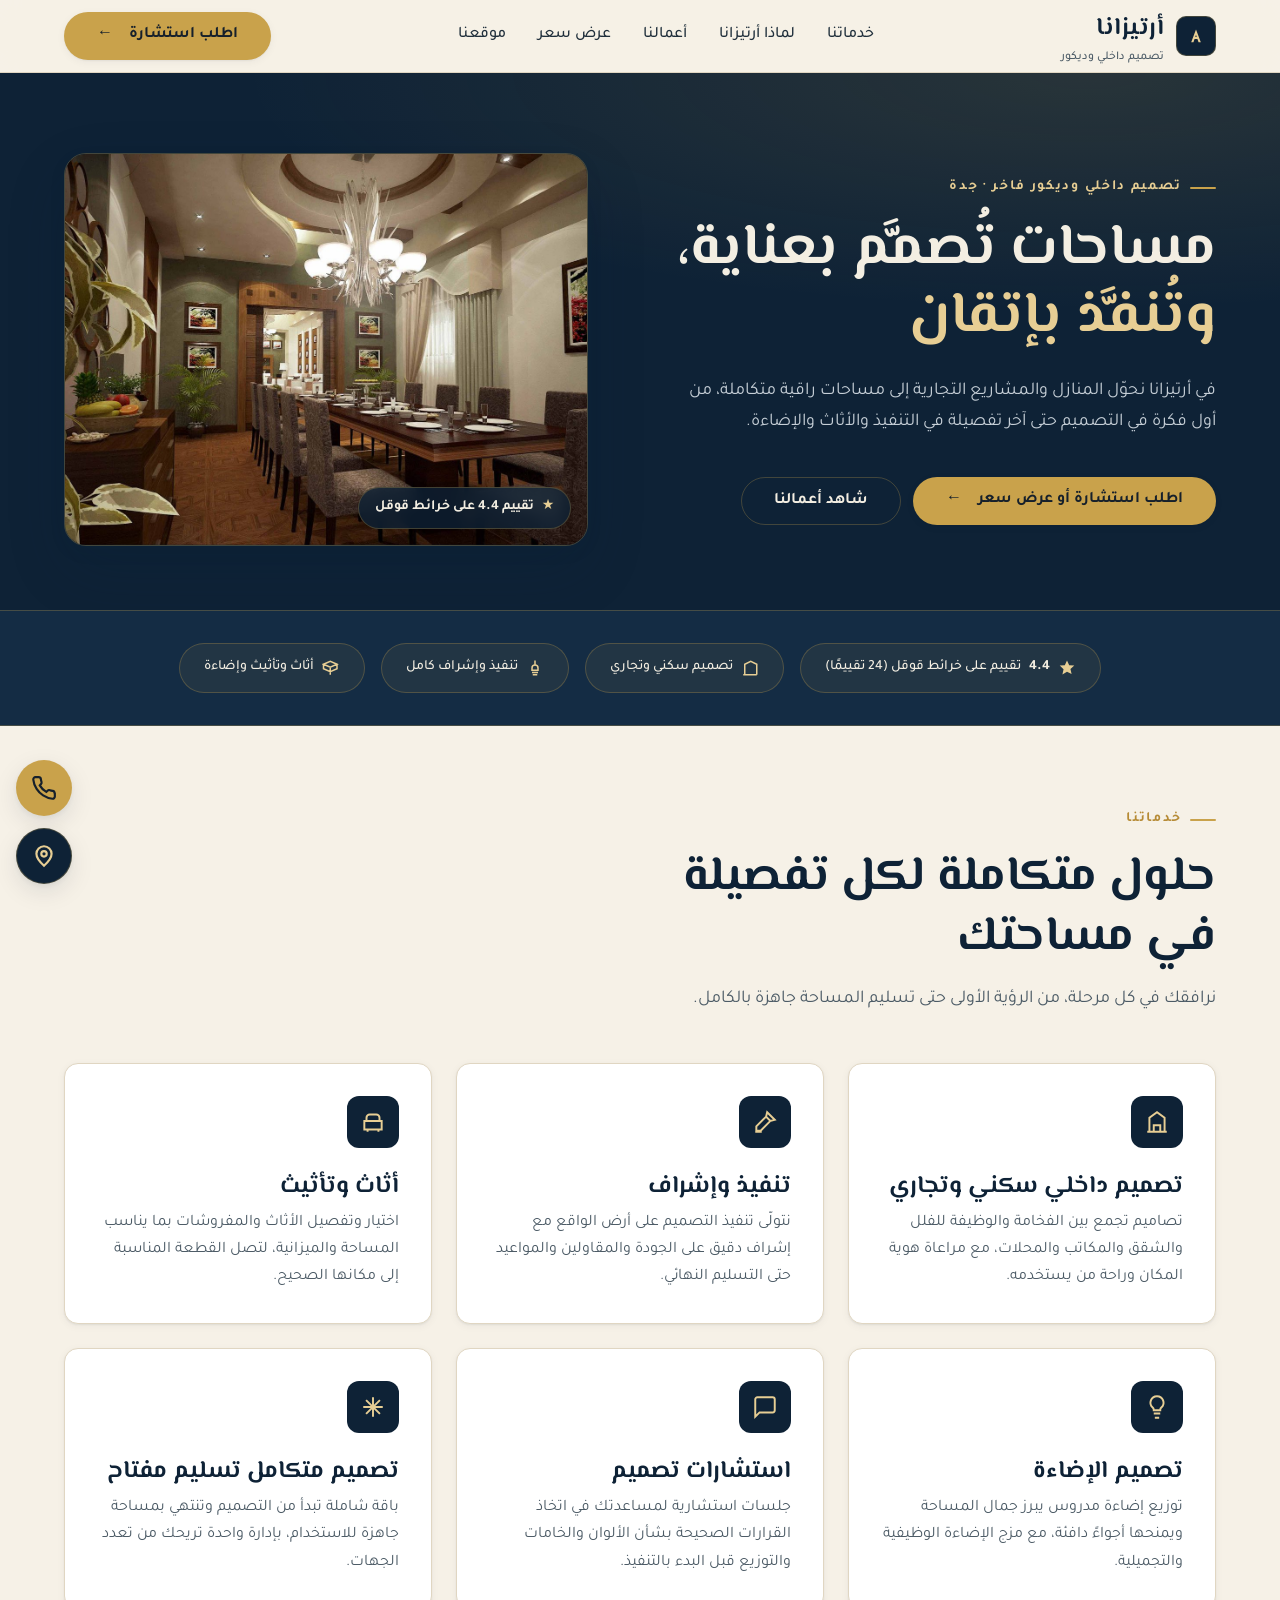
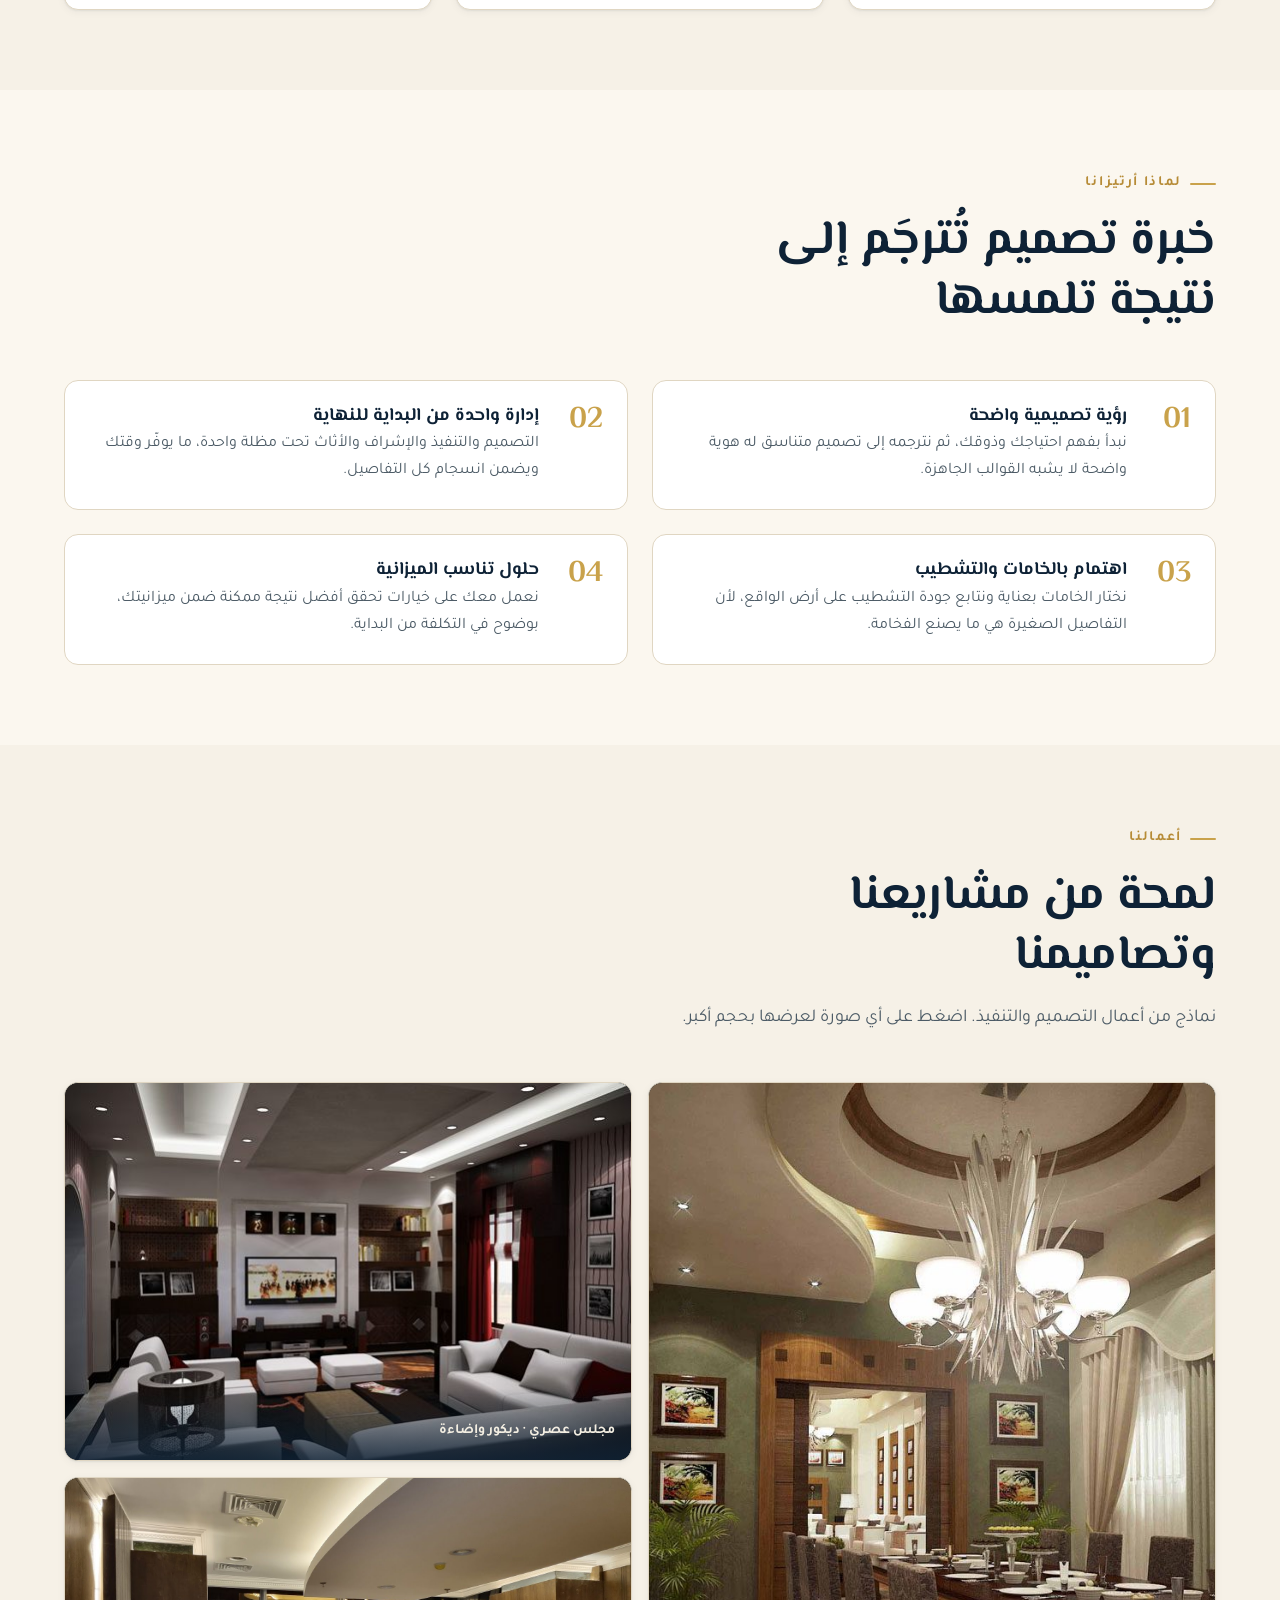
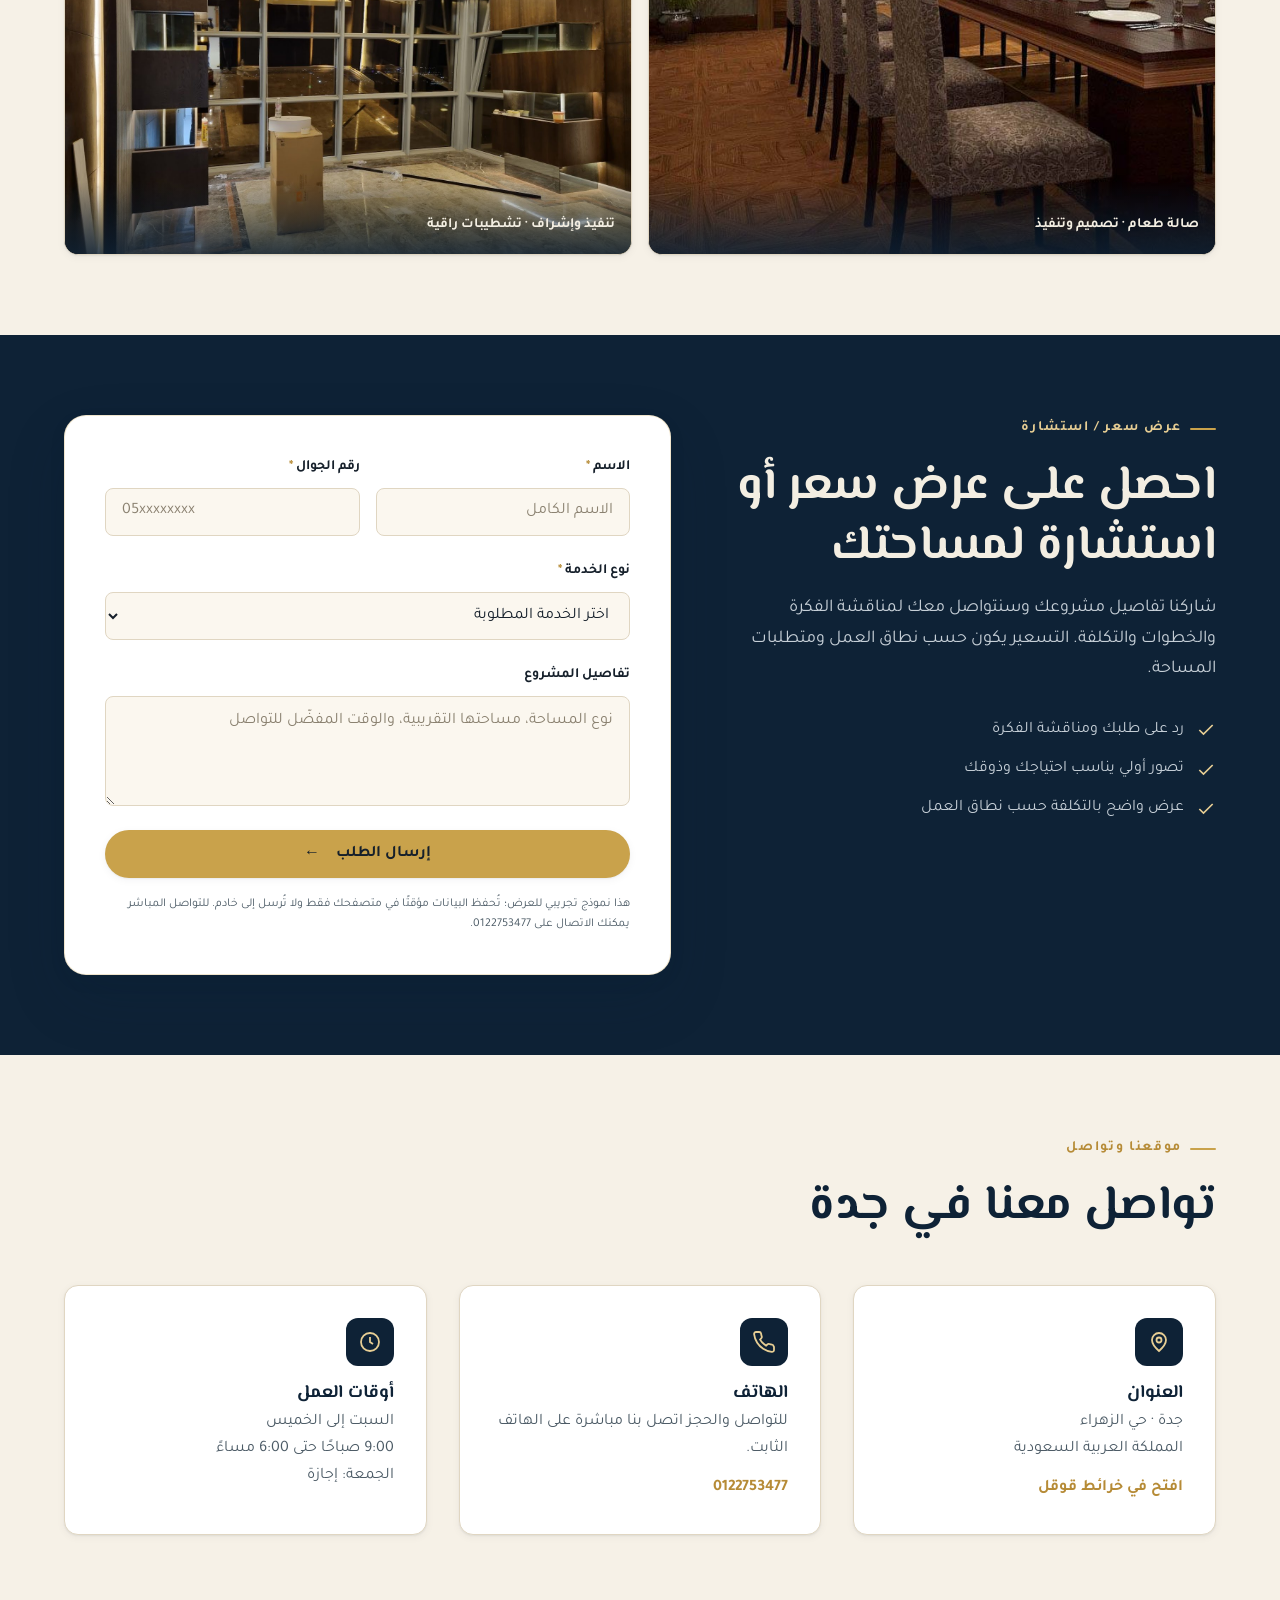
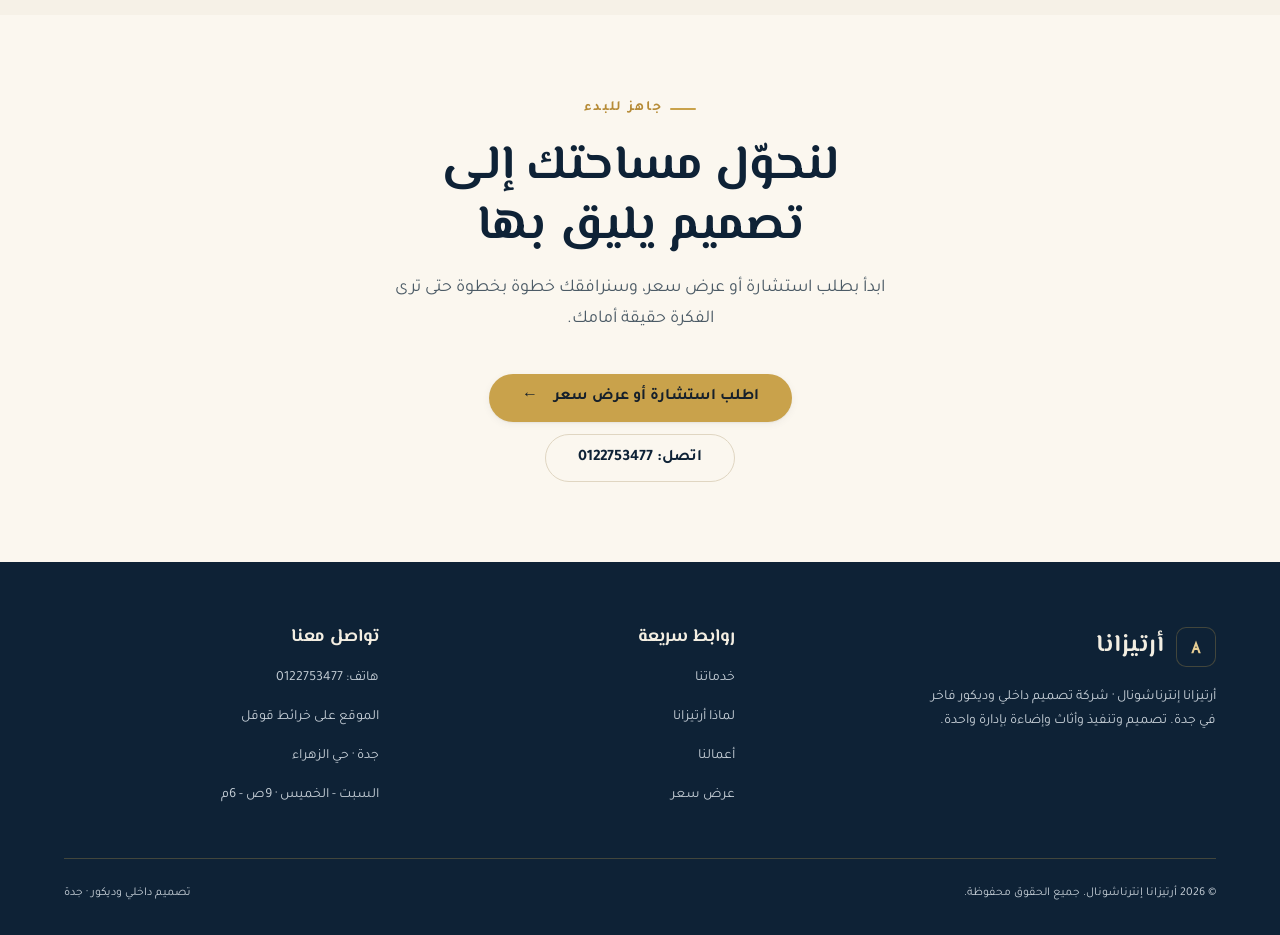
==== commit 75c77ccb: "Add brand-tuned premium motion layer: scroll progress, hero image settle+sheen, magnetic primary but" ====
--- a/index.html
+++ b/index.html
@@ -27,6 +27,7 @@
 <link href="https://fonts.googleapis.com/css2?family=El+Messiri:wght@500;600;700&family=Tajawal:wght@400;500;700&display=swap" rel="stylesheet" />
 
 <link rel="stylesheet" href="assets/css/style.css" />
+<link rel="stylesheet" href="assets/css/motion.css" />
 
 <!-- JSON-LD: InteriorDesigner -->
 <script type="application/ld+json">
@@ -140,7 +141,7 @@
   <div class="container trust__row">
     <span class="chip">
       <svg viewBox="0 0 24 24" fill="currentColor" aria-hidden="true"><path d="M12 2l2.9 6.2 6.8.6-5.1 4.5 1.5 6.7L12 16.9 5.9 20.5l1.5-6.7L2.3 8.8l6.8-.6z"/></svg>
-      <strong>4.4</strong> تقييم على خرائط قوقل (24 تقييمًا)
+      <strong data-mo-count>4.4</strong> تقييم على خرائط قوقل (24 تقييمًا)
     </span>
     <span class="chip">
       <svg viewBox="0 0 24 24" fill="none" stroke="currentColor" stroke-width="2" aria-hidden="true"><path d="M3 21h18M5 21V7l8-4 8 4v14M9 9h.01M15 9h.01M9 13h.01M15 13h.01"/></svg>
@@ -434,5 +435,6 @@
 </div>
 
 <script src="assets/js/main.js"></script>
+<script src="assets/js/motion.js" defer></script>
 </body>
 </html>
--- a/assets/css/motion.css
+++ b/assets/css/motion.css
@@ -0,0 +1,41 @@
+/* ====== Artisana — Premium Motion Layer (additive, brand-tuned) ======
+   Identity: deep navy + brass. Loaded after style.css. Non-breaking. */
+
+#mo-prog{
+  position:fixed; top:0; inset-inline:0; height:3px; z-index:1200;
+  transform-origin:right; transform:scaleX(0); pointer-events:none; will-change:transform;
+  background:linear-gradient(90deg, var(--brass), var(--navy));
+}
+
+/* hero image: slow settle + sheen sweep */
+.hero__media{position:relative; overflow:hidden;}
+.hero__media img{animation:mo-settle 1.7s var(--ease-out) both; will-change:transform;}
+@keyframes mo-settle{from{transform:scale(1.12)} to{transform:scale(1)}}
+.hero__media::after{
+  content:""; position:absolute; inset:0; z-index:3; pointer-events:none;
+  background:linear-gradient(115deg, transparent 40%, rgba(255,255,255,.18) 50%, transparent 60%);
+  transform:translateX(-130%); animation:mo-sheen 1.7s var(--ease-out) .5s 1;
+}
+@keyframes mo-sheen{0%{transform:translateX(-130%);opacity:0}18%{opacity:1}100%{transform:translateX(130%);opacity:0}}
+
+/* primary button: arrow + lift + glow (magnetic via JS) */
+.btn--primary{position:relative; will-change:transform; transition:transform .3s var(--ease-out), box-shadow .3s var(--ease-out), background .3s;}
+.btn--primary::after{content:"\2190"; display:inline-block; margin-inline-start:8px; transition:transform .35s var(--ease-out);}
+.btn--primary:hover{transform:translateY(-3px); box-shadow:0 16px 32px -14px rgba(14,34,54,.5);}
+.btn--primary:hover::after{transform:translateX(-6px);}
+.btn--ghost:hover, .btn--on-navy:hover{transform:translateY(-3px);}
+
+/* cards: accent top-line draw + lift + number pop */
+.feature{position:relative; overflow:hidden; transition:transform .4s var(--ease-out), box-shadow .4s var(--ease-out);}
+.feature::before{content:""; position:absolute; top:0; inset-inline:0; height:3px; background:var(--brass); transform:scaleX(0); transform-origin:right; transition:transform .45s var(--ease-out);}
+.feature:hover{transform:translateY(-6px);}
+.feature:hover::before{transform:scaleX(1);}
+.feature__num{transition:color .4s var(--ease-out), transform .4s var(--ease-out);}
+.feature:hover .feature__num{color:var(--brass); transform:translateY(-2px);}
+
+@media (prefers-reduced-motion:reduce){
+  #mo-prog{display:none;}
+  .hero__media img{animation:none; transform:none;}
+  .hero__media::after{animation:none; display:none;}
+  .btn--primary::after{transition:none;}
+}
